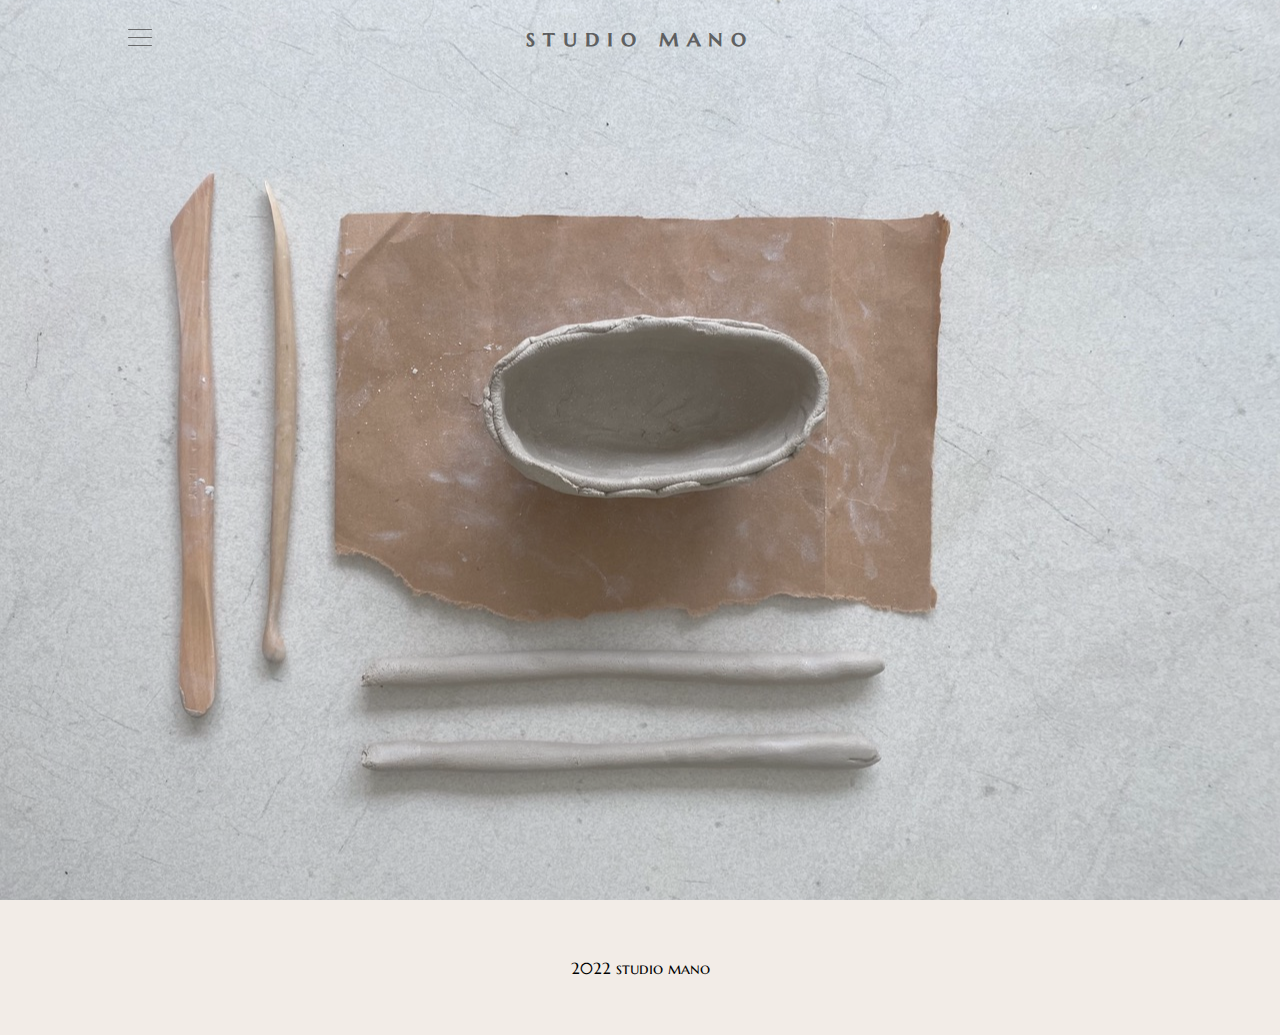
==== index.html @ 321f6bb2 "Added new variable, and initial scale" ====
<!DOCTYPE html>
<html lang="en">
	<head>
		<meta charset="UTF-8">
		<meta name="viewport" content="width=device-width, initial-scale=1.0">
		<title>studio mano</title>

		<link rel="stylesheet" href="./css/main.css">
		<script type="module" src="./js/main.js"></script>
	</head>

	<body>
		<header class="header">
			<section class="hero">
				<div class="header__content">
					<!-- Animated hamburger-menu-button	-->
					<button class="header__menu-button">
						<div class="header__menu-button-burger"></div>
					</button>
					<h1 class="header__headline">
						<a href="index.html">studio mano</a>
					</h1>
				</div>

					<!-- Navigation -->
					<nav class="header__navigation">

					<!-- hvordan lenke til andre sider? er dette ok? -->
					<menu class="header__menu">
						<li><a href="index.html">Home</a></li>
						<li><a href="about.html">About</a></li>
						<li><a href="gallery.html">Gallery</a></li>
						<li><a href="contact.html">Contact</a></li>
						<li><a href="shop.html">Shop</a></li>
					</menu>	
				</nav>
			</section>
		</header>

		<main>

		
		</main>

		<footer>
			<div class="footer__container">
				2022 studio mano
			</div>

		</footer>
	</body>
</html>
---- css/main.css ----
@import './variables.css';
@import './reset.css';
@import './base.css';

@import './modules/about.css';
@import './modules/contact.css';
@import './modules/hamburger.css';
@import './modules/header.css';
@import './modules/navigation.css';
@import './modules/slideshow.css';
@import './modules/footer.css';


/* Font */
@import url('https://fonts.googleapis.com/css2?family=Marcellus+SC&display=swap');
/* @import url('https://fonts.googleapis.com/css2?family=Marcellus&display=swap'); */
@import url('https://fonts.googleapis.com/css2?family=Cormorant+Garamond:wght@300&display=swap');
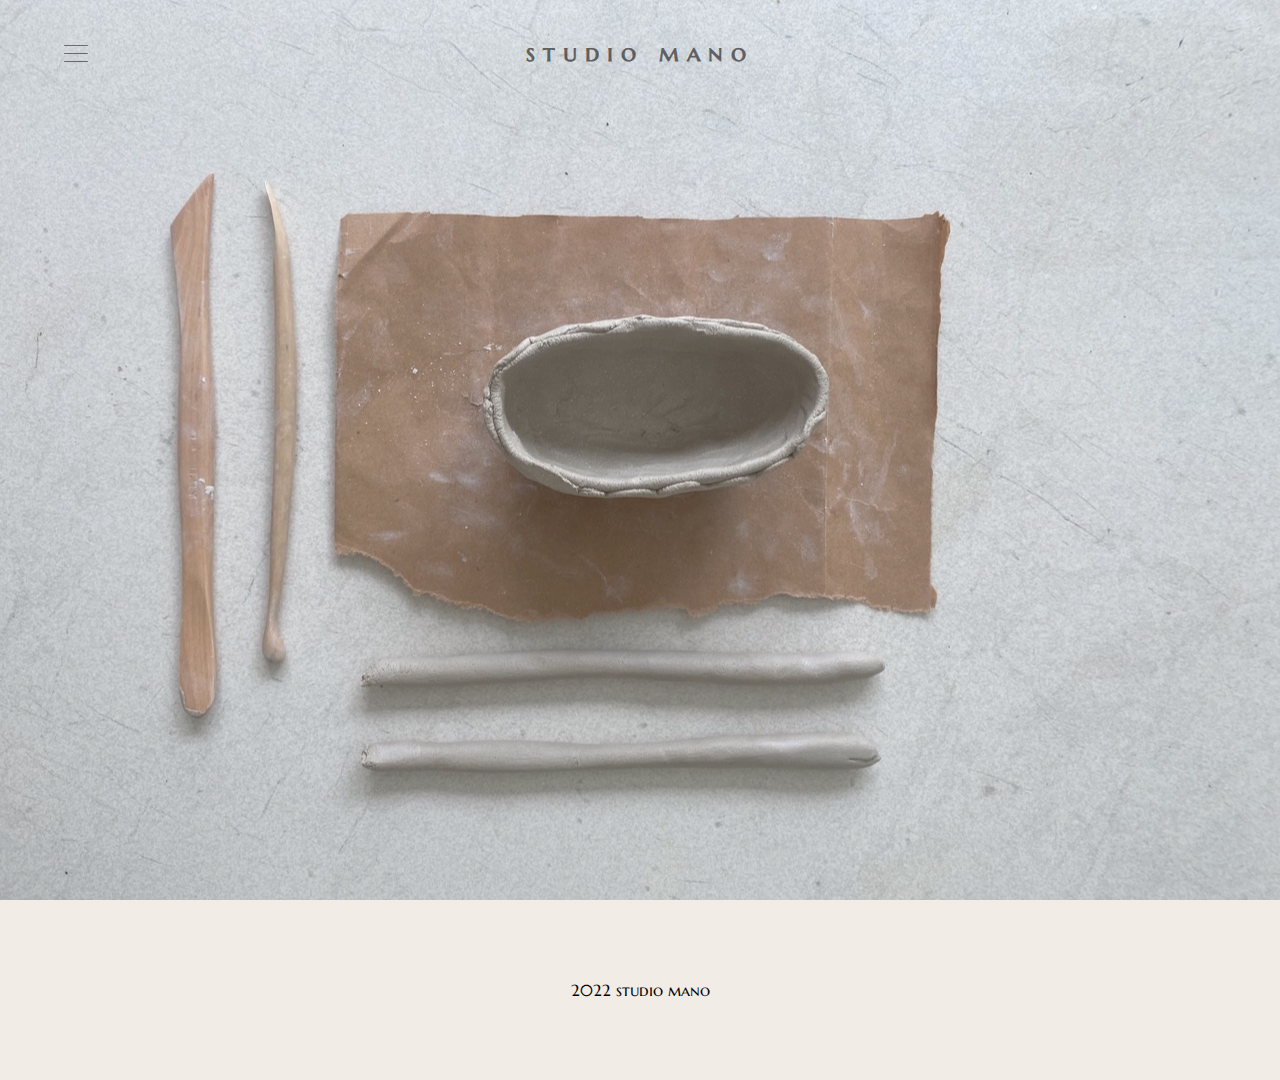
==== commit a5a3d65f: "Updated some comments" ====
--- a/index.html
+++ b/index.html
@@ -25,14 +25,13 @@
 					<!-- Navigation -->
 					<nav class="header__navigation">
 
-					<!-- hvordan lenke til andre sider? er dette ok? -->
-					<menu class="header__menu">
-						<li><a href="index.html">Home</a></li>
-						<li><a href="about.html">About</a></li>
-						<li><a href="gallery.html">Gallery</a></li>
-						<li><a href="contact.html">Contact</a></li>
-						<li><a href="shop.html">Shop</a></li>
-					</menu>	
+						<menu class="header__menu">
+							<li><a href="index.html">Home</a></li>
+							<li><a href="about.html">About</a></li>
+							<li><a href="gallery.html">Gallery</a></li>
+							<li><a href="contact.html">Contact</a></li>
+							<li><a href="shop.html">Shop</a></li>
+						</menu>	
 				</nav>
 			</section>
 		</header>
--- a/css/main.css
+++ b/css/main.css
@@ -4,11 +4,12 @@
 
 @import './modules/about.css';
 @import './modules/contact.css';
+@import './modules/footer.css';
 @import './modules/hamburger.css';
 @import './modules/header.css';
 @import './modules/navigation.css';
+@import './modules/shop.css';
 @import './modules/slideshow.css';
-@import './modules/footer.css';
 
 
 /* Font */
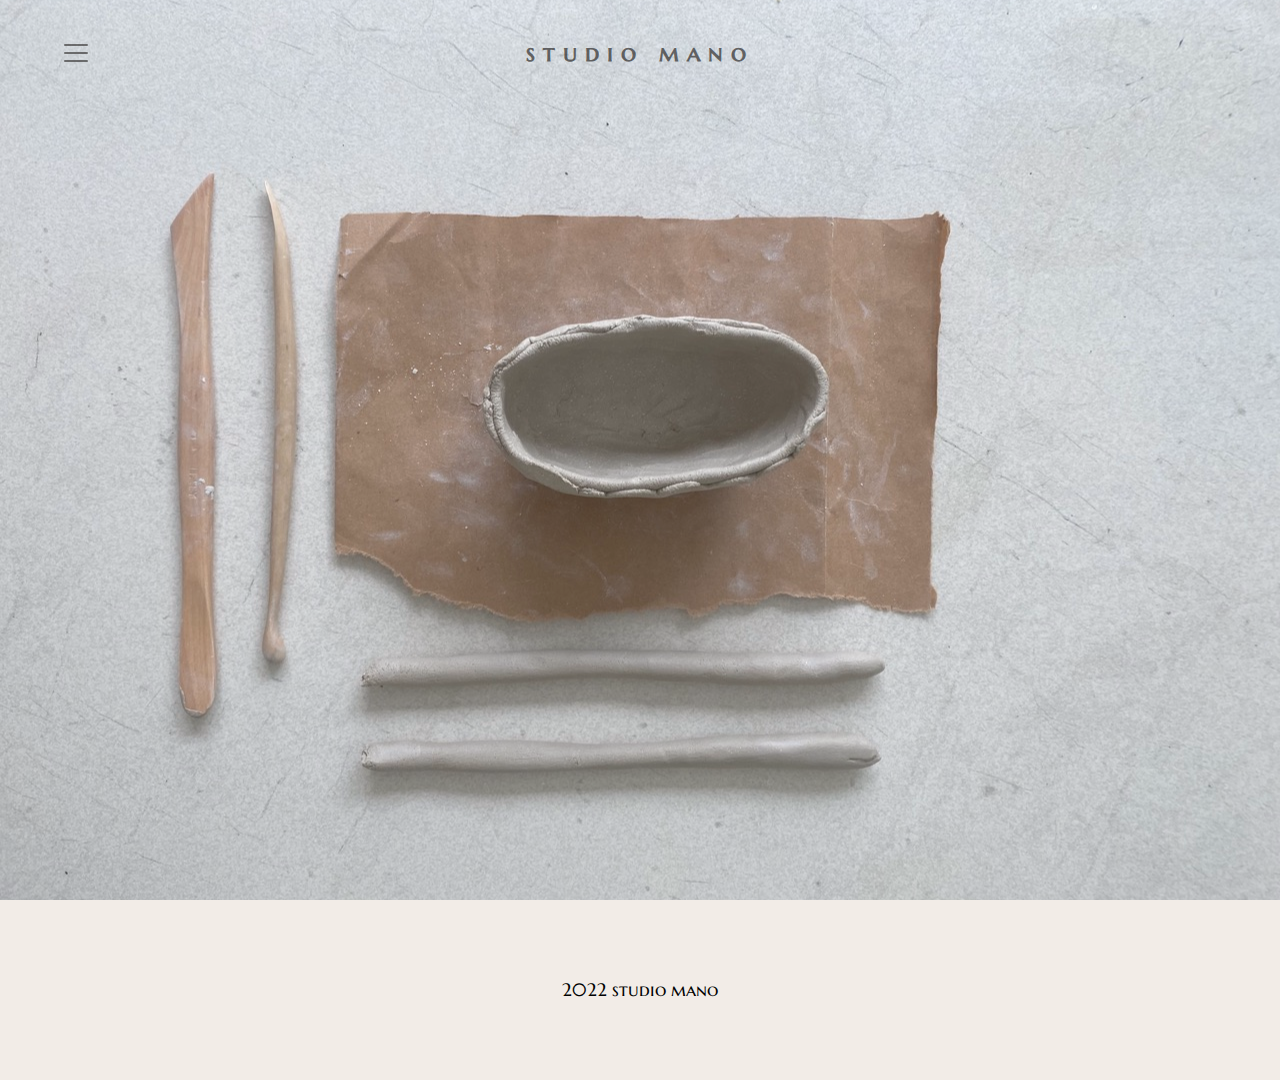
==== commit fcec6693: "Removed unused images" ====
--- a/index.html
+++ b/index.html
@@ -13,31 +13,35 @@
 		<header class="header">
 			<section class="hero">
 				<div class="header__content">
+
 					<!-- Animated hamburger-menu-button	-->
 					<button class="header__menu-button">
 						<div class="header__menu-button-burger"></div>
 					</button>
+
 					<h1 class="header__headline">
 						<a href="index.html">studio mano</a>
 					</h1>
 				</div>
 
-					<!-- Navigation -->
-					<nav class="header__navigation">
+				<!-- Navigation -->
+				<nav class="header__navigation">
+					<menu class="header__menu">
+						<li><a href="index.html">Home</a></li>
+						<li><a href="about.html">About</a></li>
+						<li><a href="gallery.html">Gallery</a></li>
+						<li><a href="contact.html">Contact</a></li>
+						<li><a href="shop.html">Shop</a></li>
+					</menu>	
+				</nav>
 
-						<menu class="header__menu">
-							<li><a href="index.html">Home</a></li>
-							<li><a href="about.html">About</a></li>
-							<li><a href="gallery.html">Gallery</a></li>
-							<li><a href="contact.html">Contact</a></li>
-							<li><a href="shop.html">Shop</a></li>
-						</menu>	
-				</nav>
 			</section>
 		</header>
 
 		<main>
+			<section>
 
+			</section>
 		
 		</main>
 
--- a/css/main.css
+++ b/css/main.css
@@ -1,5 +1,5 @@
+@import './reset.css';
 @import './variables.css';
-@import './reset.css';
 @import './base.css';
 
 @import './modules/about.css';
@@ -14,5 +14,4 @@
 
 /* Font */
 @import url('https://fonts.googleapis.com/css2?family=Marcellus+SC&display=swap');
-/* @import url('https://fonts.googleapis.com/css2?family=Marcellus&display=swap'); */
 @import url('https://fonts.googleapis.com/css2?family=Cormorant+Garamond:wght@300&display=swap');